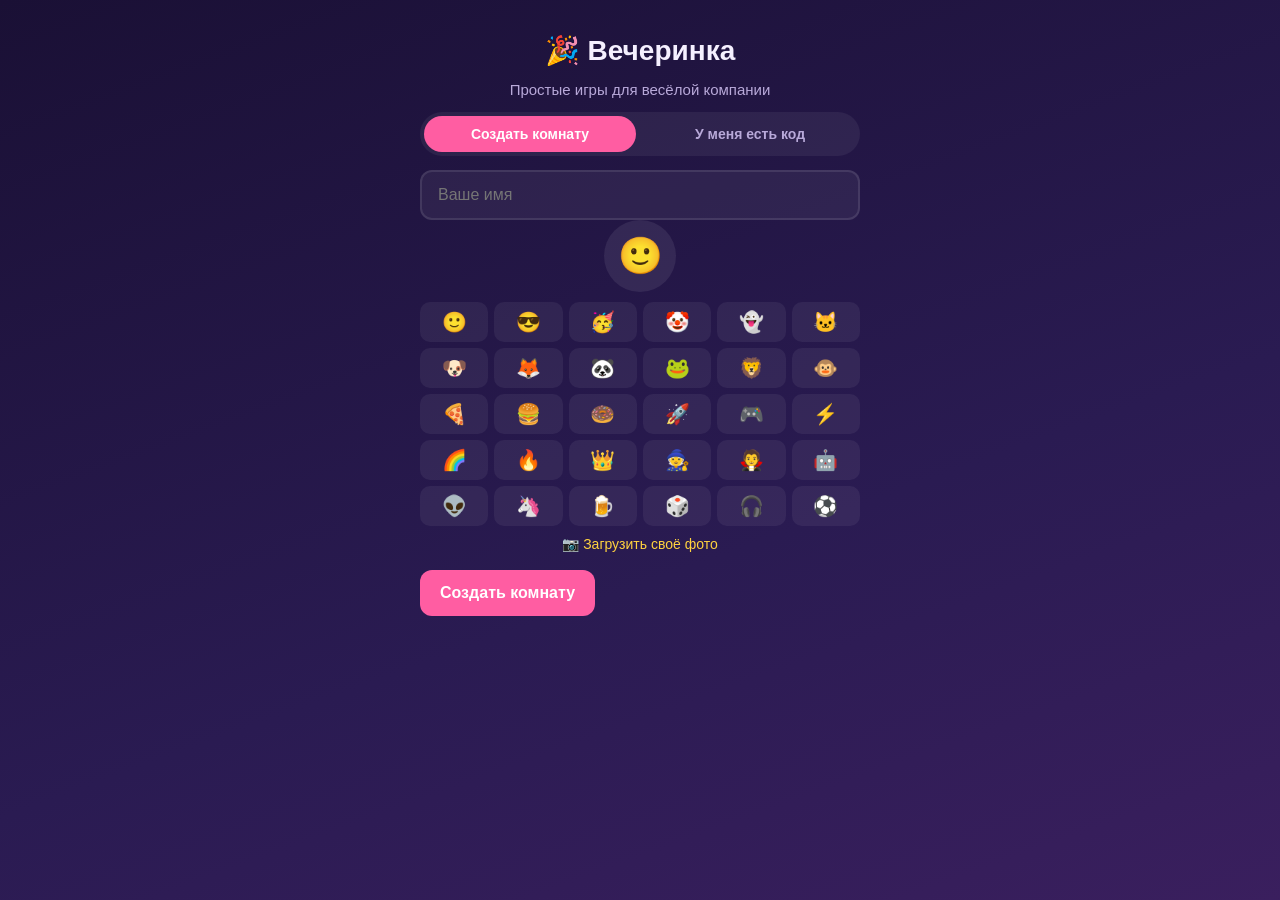
==== index.html @ 6126f50a "Initial commit: Vecherinka party game MVP Flask + SQLite backend with vanilla JS frontend implementi" ====
<!DOCTYPE html>
<html lang="ru">
<head>
<meta charset="UTF-8" />
<meta name="viewport" content="width=device-width, initial-scale=1.0, maximum-scale=1.0" />
<title>Вечеринка — игры для компании</title>
<link rel="stylesheet" href="/styles.css" />
</head>
<body>
  <div id="app"></div>
  <script type="module" src="/src/main.js"></script>
</body>
</html>
---- styles.css ----
:root {
  --bg: #1a1035;
  --bg-card: #2a1b52;
  --primary: #ff5da2;
  --primary-dark: #d94489;
  --accent: #ffd23f;
  --text: #f5f0ff;
  --text-dim: #b8a9d9;
  --radius: 16px;
}

* {
  box-sizing: border-box;
}

body {
  margin: 0;
  font-family: -apple-system, BlinkMacSystemFont, "Segoe UI", Roboto, sans-serif;
  background: linear-gradient(160deg, #1a1035, #2a1b52 60%, #3a1f5e);
  color: var(--text);
  min-height: 100vh;
}

#app {
  min-height: 100vh;
  display: flex;
  justify-content: center;
}

.room-page {
  width: 100%;
  max-width: 480px;
  display: flex;
  flex-direction: column;
  align-items: center;
}

.display-page {
  max-width: 1100px;
}

.display-header {
  width: 100%;
  display: flex;
  flex-direction: column;
  align-items: center;
  gap: 10px;
  padding: 16px 20px 0;
}

.display-header-title {
  font-size: 20px;
  font-weight: 800;
  letter-spacing: 2px;
  color: var(--accent);
}

.display-leaderboard {
  display: flex;
  flex-wrap: wrap;
  justify-content: center;
  gap: 8px;
  width: 100%;
}

.display-score-chip {
  display: flex;
  align-items: center;
  gap: 6px;
  background: rgba(255, 255, 255, 0.07);
  padding: 6px 12px;
  border-radius: 999px;
  font-size: 14px;
}

.display-score-top {
  background: rgba(255, 210, 63, 0.16);
  border: 1px solid var(--accent);
}

.display-rank {
  font-weight: 700;
  color: var(--accent);
  min-width: 16px;
  text-align: center;
}

.display-points {
  font-weight: 700;
  color: var(--accent);
}

.me-badge {
  display: flex;
  align-items: center;
  gap: 6px;
  background: rgba(255, 255, 255, 0.08);
  padding: 6px 14px;
  border-radius: 999px;
  font-size: 13px;
  font-weight: 600;
  margin-top: 14px;
}

.screen {
  width: 100%;
  max-width: 480px;
  padding: 24px 20px 60px;
  display: flex;
  flex-direction: column;
  align-items: stretch;
  gap: 14px;
}

.center-screen {
  align-items: center;
  justify-content: center;
  text-align: center;
  min-height: 80vh;
}

.logo {
  text-align: center;
  font-size: 28px;
  margin: 10px 0 0;
}

.tagline {
  text-align: center;
  color: var(--text-dim);
  margin: 0;
  font-size: 15px;
}

.tabs {
  display: flex;
  gap: 8px;
  background: rgba(255, 255, 255, 0.06);
  padding: 4px;
  border-radius: 999px;
}

.tab {
  flex: 1;
  border: none;
  background: transparent;
  color: var(--text-dim);
  padding: 10px;
  border-radius: 999px;
  font-size: 14px;
  font-weight: 600;
  cursor: pointer;
}

.tab.active {
  background: var(--primary);
  color: white;
}

.text-input,
.answer-input {
  width: 100%;
  padding: 14px 16px;
  border-radius: 12px;
  border: 2px solid rgba(255, 255, 255, 0.1);
  background: rgba(255, 255, 255, 0.06);
  color: var(--text);
  font-size: 16px;
}

.text-input:focus,
.answer-input:focus {
  outline: none;
  border-color: var(--primary);
}

.code-input {
  text-align: center;
  letter-spacing: 4px;
  font-weight: 700;
  text-transform: uppercase;
}

.answer-input {
  min-height: 100px;
  resize: vertical;
  font-family: inherit;
}

.btn {
  padding: 14px 20px;
  border-radius: 12px;
  border: none;
  background: rgba(255, 255, 255, 0.08);
  color: var(--text);
  font-size: 16px;
  font-weight: 600;
  cursor: pointer;
  text-align: center;
  text-decoration: none;
  display: block;
}

.btn:disabled {
  opacity: 0.5;
  cursor: default;
}

.btn-primary {
  background: var(--primary);
  color: white;
}

.btn-primary:active:not(:disabled) {
  background: var(--primary-dark);
}

.error-msg {
  color: #ff8a8a;
  font-size: 14px;
  text-align: center;
  min-height: 18px;
}

.avatar-picker {
  display: flex;
  flex-direction: column;
  align-items: center;
  gap: 10px;
}

.avatar-preview {
  width: 72px;
  height: 72px;
  border-radius: 50%;
  background: rgba(255, 255, 255, 0.08);
  display: flex;
  align-items: center;
  justify-content: center;
  font-size: 36px;
  overflow: hidden;
}

.avatar-preview img {
  width: 100%;
  height: 100%;
  object-fit: cover;
}

.emoji-grid {
  display: grid;
  grid-template-columns: repeat(6, 1fr);
  gap: 6px;
  width: 100%;
}

.emoji-btn {
  border: none;
  background: rgba(255, 255, 255, 0.06);
  border-radius: 10px;
  font-size: 20px;
  padding: 8px 0;
  cursor: pointer;
}

.emoji-btn:active {
  background: var(--primary);
}

.emoji-taken {
  opacity: 0.25;
  cursor: not-allowed;
  filter: grayscale(1);
}

.upload-label {
  color: var(--accent);
  font-size: 14px;
  cursor: pointer;
  text-align: center;
}

.link-btn {
  background: none;
  border: none;
  color: var(--text-dim);
  font-size: 13px;
  text-decoration: underline;
  cursor: pointer;
  padding: 8px;
  margin: 0 auto;
}

.player-list {
  display: flex;
  flex-wrap: wrap;
  gap: 8px;
  justify-content: center;
}

.player-chip {
  display: flex;
  align-items: center;
  gap: 6px;
  background: rgba(255, 255, 255, 0.07);
  padding: 8px 12px;
  border-radius: 999px;
  font-size: 14px;
}

.avatar-emoji {
  font-size: 18px;
}

.avatar-img {
  width: 22px;
  height: 22px;
  border-radius: 50%;
  object-fit: cover;
}

.host-badge {
  background: var(--accent);
  color: #3a1f5e;
  font-size: 10px;
  font-weight: 700;
  padding: 2px 6px;
  border-radius: 999px;
}

.player-progress-list {
  display: flex;
  flex-direction: column;
  gap: 8px;
}

.player-progress-row {
  display: flex;
  align-items: center;
  gap: 10px;
  background: rgba(255, 255, 255, 0.06);
  padding: 10px 14px;
  border-radius: 10px;
  font-size: 15px;
}

.player-progress-row .progress-count {
  margin-left: auto;
  font-weight: 700;
  color: var(--accent);
}

.player-progress-done {
  opacity: 0.6;
}

.player-progress-done .progress-count {
  color: #7ee787;
}

.qr-code {
  align-self: center;
  border-radius: 12px;
  background: white;
  padding: 8px;
}

.players-count {
  text-align: center;
  color: var(--text-dim);
  font-size: 14px;
  margin: 0;
}

.round-label {
  text-align: center;
  color: var(--text-dim);
  font-size: 13px;
  margin: 0;
  text-transform: uppercase;
  letter-spacing: 1px;
}

.prompt-text {
  text-align: center;
  font-size: 22px;
  line-height: 1.4;
  background: var(--bg-card);
  padding: 24px;
  border-radius: var(--radius);
  margin: 0;
}

.big-progress {
  text-align: center;
  font-size: 48px;
  font-weight: 800;
  color: var(--accent);
}

.spinner {
  align-self: center;
  width: 30px;
  height: 30px;
  border: 3px solid rgba(255, 255, 255, 0.15);
  border-top-color: var(--primary);
  border-radius: 50%;
  animation: spin 0.8s linear infinite;
}

@keyframes spin {
  to {
    transform: rotate(360deg);
  }
}

.options-list {
  display: flex;
  flex-direction: column;
  gap: 10px;
}

.option-card {
  background: var(--bg-card);
  border: none;
  border-radius: 12px;
  padding: 16px;
  font-size: 16px;
  color: var(--text);
  text-align: left;
}

.option-btn {
  cursor: pointer;
}

.option-btn:active:not(:disabled) {
  background: var(--primary);
}

.option-btn:disabled {
  opacity: 0.6;
}

.option-with-count {
  display: flex;
  align-items: center;
  justify-content: space-between;
  gap: 12px;
}

.vote-count {
  flex-shrink: 0;
  font-weight: 700;
  color: var(--accent);
  font-size: 14px;
}

.score-list {
  display: flex;
  flex-direction: column;
  gap: 8px;
}

.score-row {
  display: flex;
  align-items: center;
  gap: 10px;
  background: rgba(255, 255, 255, 0.06);
  padding: 10px 14px;
  border-radius: 10px;
  font-size: 15px;
}

.score-row .rank {
  font-weight: 700;
  color: var(--accent);
  min-width: 20px;
  font-size: 15px;
}

.score-row-top {
  border: 2px solid transparent;
  font-size: 16px;
}

.score-row-top .rank {
  font-size: 22px;
}

.score-row.rank-1 {
  background: rgba(255, 210, 63, 0.18);
  border-color: var(--accent);
}

.score-row.rank-2 {
  background: rgba(200, 210, 230, 0.14);
  border-color: #c8d2e6;
}

.score-row.rank-3 {
  background: rgba(205, 127, 50, 0.16);
  border-color: #cd7f32;
}

.score-row span:last-child {
  margin-left: auto;
}

.score-points {
  font-weight: 700;
  color: var(--accent);
}

.winner-banner {
  display: flex;
  align-items: center;
  justify-content: center;
  gap: 10px;
  font-size: 20px;
  background: var(--bg-card);
  padding: 16px;
  border-radius: var(--radius);
}

.winner-banner .avatar-emoji {
  font-size: 32px;
}

.display-mode .prompt-text {
  font-size: 28px;
}

.display-only .option-card {
  cursor: default;
}

h2, h3 {
  text-align: center;
}
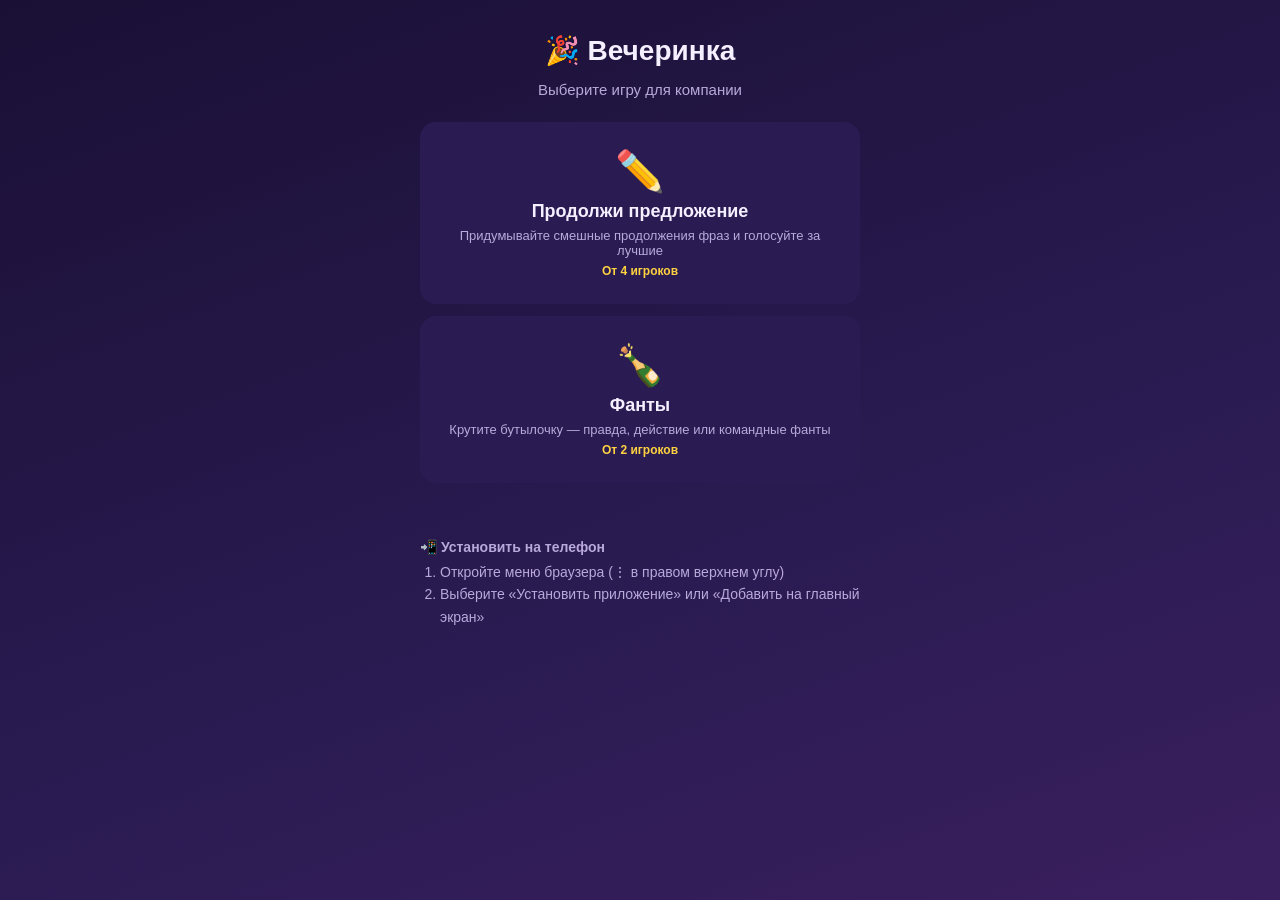
==== commit d859237d: "Add fullscreen photo lightbox + share, and PWA install support - Fanty summary photos now open in a " ====
--- a/index.html
+++ b/index.html
@@ -4,6 +4,12 @@
 <meta charset="UTF-8" />
 <meta name="viewport" content="width=device-width, initial-scale=1.0, maximum-scale=1.0" />
 <title>Вечеринка — игры для компании</title>
+<link rel="manifest" href="/manifest.json" />
+<meta name="theme-color" content="#1a1035" />
+<meta name="apple-mobile-web-app-capable" content="yes" />
+<meta name="apple-mobile-web-app-status-bar-style" content="black-translucent" />
+<meta name="apple-mobile-web-app-title" content="Вечеринка" />
+<link rel="apple-touch-icon" href="/icons/apple-touch-icon.png" />
 <link rel="stylesheet" href="/styles.css" />
 </head>
 <body>
--- a/styles.css
+++ b/styles.css
@@ -132,6 +132,90 @@
   font-size: 15px;
 }
 
+.account-corner {
+  position: fixed;
+  top: 14px;
+  right: 14px;
+  z-index: 20;
+  display: flex;
+  align-items: center;
+  gap: 8px;
+}
+
+.account-email {
+  font-size: 12px;
+  color: var(--text-dim);
+  max-width: 140px;
+  overflow: hidden;
+  text-overflow: ellipsis;
+  white-space: nowrap;
+}
+
+.account-btn {
+  background: rgba(255, 255, 255, 0.08);
+  border: 1px solid rgba(255, 255, 255, 0.15);
+  color: var(--text);
+  border-radius: 999px;
+  padding: 6px 14px;
+  font-size: 13px;
+  font-weight: 600;
+  cursor: pointer;
+}
+
+.account-btn:active:not(:disabled) {
+  background: var(--primary);
+  border-color: var(--primary);
+}
+
+.account-btn:disabled {
+  opacity: 0.5;
+}
+
+.game-cards {
+  display: flex;
+  flex-direction: column;
+  gap: 12px;
+  margin: 10px 0;
+}
+
+.game-card {
+  display: flex;
+  flex-direction: column;
+  align-items: center;
+  gap: 6px;
+  background: var(--bg-card);
+  border: 2px solid transparent;
+  border-radius: var(--radius);
+  padding: 24px 20px;
+  cursor: pointer;
+  text-align: center;
+  color: var(--text);
+}
+
+.game-card:active {
+  border-color: var(--primary);
+}
+
+.game-card-emoji {
+  font-size: 40px;
+}
+
+.game-card-title {
+  font-size: 18px;
+  font-weight: 700;
+}
+
+.game-card-desc {
+  font-size: 13px;
+  color: var(--text-dim);
+}
+
+.game-card-players {
+  font-size: 12px;
+  color: var(--accent);
+  font-weight: 600;
+}
+
 .tabs {
   display: flex;
   gap: 8px;
@@ -155,6 +239,80 @@
 .tab.active {
   background: var(--primary);
   color: white;
+}
+
+label {
+  display: block;
+  font-size: 13px;
+  font-weight: 600;
+  color: var(--text-dim);
+  margin: 4px 0 -6px;
+}
+
+.radio-group,
+.checkbox-group {
+  display: flex;
+  flex-direction: column;
+  gap: 8px;
+  background: rgba(255, 255, 255, 0.06);
+  border-radius: 12px;
+  padding: 10px 14px;
+}
+
+.radio-option,
+.checkbox-option {
+  display: flex;
+  align-items: center;
+  gap: 8px;
+  font-size: 14px;
+  font-weight: 400;
+  color: var(--text);
+  cursor: pointer;
+}
+
+.radio-option input,
+.checkbox-option input {
+  accent-color: var(--primary);
+  width: 18px;
+  height: 18px;
+}
+
+.option-row {
+  display: flex;
+  flex-direction: column;
+  gap: 6px;
+}
+
+.option-row-main {
+  display: flex;
+  align-items: center;
+  justify-content: space-between;
+  gap: 8px;
+}
+
+.option-row-main .radio-option,
+.option-row-main .checkbox-option {
+  flex: 1;
+}
+
+.hint-toggle {
+  flex-shrink: 0;
+  background: none;
+  border: none;
+  color: var(--text-dim);
+  font-size: 15px;
+  line-height: 1;
+  cursor: pointer;
+  padding: 4px 6px;
+}
+
+.hint-text {
+  font-size: 12px;
+  line-height: 1.4;
+  color: var(--text-dim);
+  background: rgba(255, 255, 255, 0.05);
+  border-radius: 8px;
+  padding: 8px 10px;
 }
 
 .text-input,
@@ -181,6 +339,28 @@
   text-transform: uppercase;
 }
 
+.password-field {
+  position: relative;
+}
+
+.password-field .text-input {
+  padding-right: 46px;
+}
+
+.password-toggle {
+  position: absolute;
+  top: 50%;
+  right: 6px;
+  transform: translateY(-50%);
+  background: none;
+  border: none;
+  font-size: 17px;
+  line-height: 1;
+  padding: 8px;
+  cursor: pointer;
+  color: var(--text-dim);
+}
+
 .answer-input {
   min-height: 100px;
   resize: vertical;
@@ -215,8 +395,35 @@
   background: var(--primary-dark);
 }
 
+.btn.danger {
+  background: rgba(255, 138, 138, 0.12);
+  color: #ff8a8a;
+  border: 1px solid #ff8a8a;
+}
+
+.btn.danger:active:not(:disabled) {
+  background: #ff8a8a;
+  color: #1a1035;
+}
+
+.row-actions {
+  display: flex;
+  gap: 10px;
+}
+
+.row-actions .btn {
+  flex: 1;
+}
+
 .error-msg {
   color: #ff8a8a;
+  font-size: 14px;
+  text-align: center;
+  min-height: 18px;
+}
+
+.success-msg {
+  color: #7ee787;
   font-size: 14px;
   text-align: center;
   min-height: 18px;
@@ -396,6 +603,34 @@
   font-size: 48px;
   font-weight: 800;
   color: var(--accent);
+}
+
+.big-timer {
+  text-align: center;
+  font-size: 56px;
+  font-weight: 800;
+  font-variant-numeric: tabular-nums;
+  color: var(--accent);
+}
+
+.big-timer-stop {
+  color: var(--primary);
+  animation: stopPulse 0.6s ease-in-out infinite;
+}
+
+@keyframes stopPulse {
+  0%, 100% {
+    transform: scale(1);
+  }
+  50% {
+    transform: scale(1.08);
+  }
+}
+
+@media (prefers-reduced-motion: reduce) {
+  .big-timer-stop {
+    animation: none;
+  }
 }
 
 .spinner {
@@ -538,3 +773,214 @@
 h2, h3 {
   text-align: center;
 }
+
+/* Фанты */
+
+.bottle-circle {
+  position: relative;
+  width: 100%;
+  max-width: 340px;
+  aspect-ratio: 1 / 1;
+  margin: 10px auto;
+}
+
+.circle-seat {
+  position: absolute;
+  transform: translate(-50%, -50%);
+  display: flex;
+  flex-direction: column;
+  align-items: center;
+  gap: 4px;
+  font-size: 12px;
+  text-align: center;
+  max-width: 70px;
+}
+
+.seat-avatar {
+  width: 46px;
+  height: 46px;
+  border-radius: 50%;
+  display: flex;
+  align-items: center;
+  justify-content: center;
+  background: rgba(255, 255, 255, 0.06);
+  flex-shrink: 0;
+}
+
+.seat-avatar .avatar-emoji {
+  font-size: 24px;
+  line-height: 1;
+}
+
+.seat-avatar .avatar-img {
+  width: 100%;
+  height: 100%;
+  border-radius: 50%;
+  object-fit: cover;
+}
+
+.circle-seat-picked .seat-avatar {
+  box-shadow: 0 0 0 3px var(--accent), 0 0 18px 5px rgba(255, 210, 63, 0.45);
+  animation: pickedGlow 1.8s ease-in-out infinite;
+}
+
+.circle-seat-partner .seat-avatar {
+  box-shadow: 0 0 0 3px var(--primary), 0 0 18px 5px rgba(255, 93, 162, 0.45);
+  animation: partnerGlow 1.8s ease-in-out infinite;
+}
+
+@keyframes pickedGlow {
+  0%, 100% { box-shadow: 0 0 0 3px var(--accent), 0 0 18px 5px rgba(255, 210, 63, 0.45); }
+  50% { box-shadow: 0 0 0 3px var(--accent), 0 0 30px 10px rgba(255, 210, 63, 0.75); }
+}
+
+@keyframes partnerGlow {
+  0%, 100% { box-shadow: 0 0 0 3px var(--primary), 0 0 18px 5px rgba(255, 93, 162, 0.45); }
+  50% { box-shadow: 0 0 0 3px var(--primary), 0 0 30px 10px rgba(255, 93, 162, 0.75); }
+}
+
+@media (prefers-reduced-motion: reduce) {
+  .circle-seat-picked .seat-avatar,
+  .circle-seat-partner .seat-avatar {
+    animation: none;
+  }
+}
+
+.bottle {
+  position: absolute;
+  left: 50%;
+  top: 50%;
+  transform: translate(-50%, -50%);
+  transform-origin: center;
+}
+
+.bottle-img {
+  display: block;
+  height: 132px;
+  width: auto;
+  filter: drop-shadow(0 4px 10px rgba(0, 0, 0, 0.45));
+  pointer-events: none;
+  user-select: none;
+}
+
+.fanty-panel {
+  display: flex;
+  flex-direction: column;
+  gap: 12px;
+  align-items: stretch;
+}
+
+.card-inline {
+  background: var(--bg-card);
+  border-radius: var(--radius);
+  padding: 16px;
+  display: flex;
+  flex-direction: column;
+  gap: 10px;
+  align-items: stretch;
+}
+
+.fanty-summary-card {
+  background: var(--bg-card);
+  border-radius: var(--radius);
+  padding: 16px;
+  margin-bottom: 12px;
+}
+
+.photo-row {
+  display: flex;
+  flex-wrap: wrap;
+  gap: 8px;
+  margin-top: 10px;
+}
+
+.summary-photo {
+  width: 80px;
+  height: 80px;
+  object-fit: cover;
+  border-radius: 8px;
+  cursor: pointer;
+}
+
+.lightbox-overlay {
+  position: fixed;
+  inset: 0;
+  background: rgba(10, 5, 25, 0.92);
+  display: flex;
+  align-items: center;
+  justify-content: center;
+  z-index: 1000;
+  padding: 24px;
+}
+
+.lightbox-img {
+  max-width: 100%;
+  max-height: 100%;
+  object-fit: contain;
+  border-radius: 12px;
+  box-shadow: 0 10px 40px rgba(0, 0, 0, 0.5);
+}
+
+.lightbox-close {
+  position: fixed;
+  top: 16px;
+  right: 16px;
+  width: 44px;
+  height: 44px;
+  border-radius: 50%;
+  border: none;
+  background: rgba(255, 255, 255, 0.15);
+  color: var(--text);
+  font-size: 20px;
+  line-height: 1;
+  cursor: pointer;
+}
+
+.lightbox-share {
+  position: fixed;
+  bottom: 28px;
+  left: 50%;
+  transform: translateX(-50%);
+  background: var(--primary);
+  color: #fff;
+  border: none;
+  border-radius: 999px;
+  padding: 12px 24px;
+  font-size: 15px;
+  font-weight: 600;
+  cursor: pointer;
+  white-space: nowrap;
+}
+
+.pwa-section {
+  width: 100%;
+  margin-top: 18px;
+  text-align: left;
+}
+
+.hint {
+  color: var(--text-dim);
+  font-size: 14px;
+  font-weight: 600;
+}
+
+.pwa-steps {
+  margin: 0;
+  padding-left: 20px;
+  color: var(--text-dim);
+  font-size: 14px;
+  line-height: 1.6;
+}
+
+.pwa-icon {
+  display: inline-block;
+}
+
+.badge {
+  display: inline-block;
+  background: rgba(255, 255, 255, 0.08);
+  color: var(--text-dim);
+  border-radius: 999px;
+  padding: 8px 16px;
+  font-size: 14px;
+}
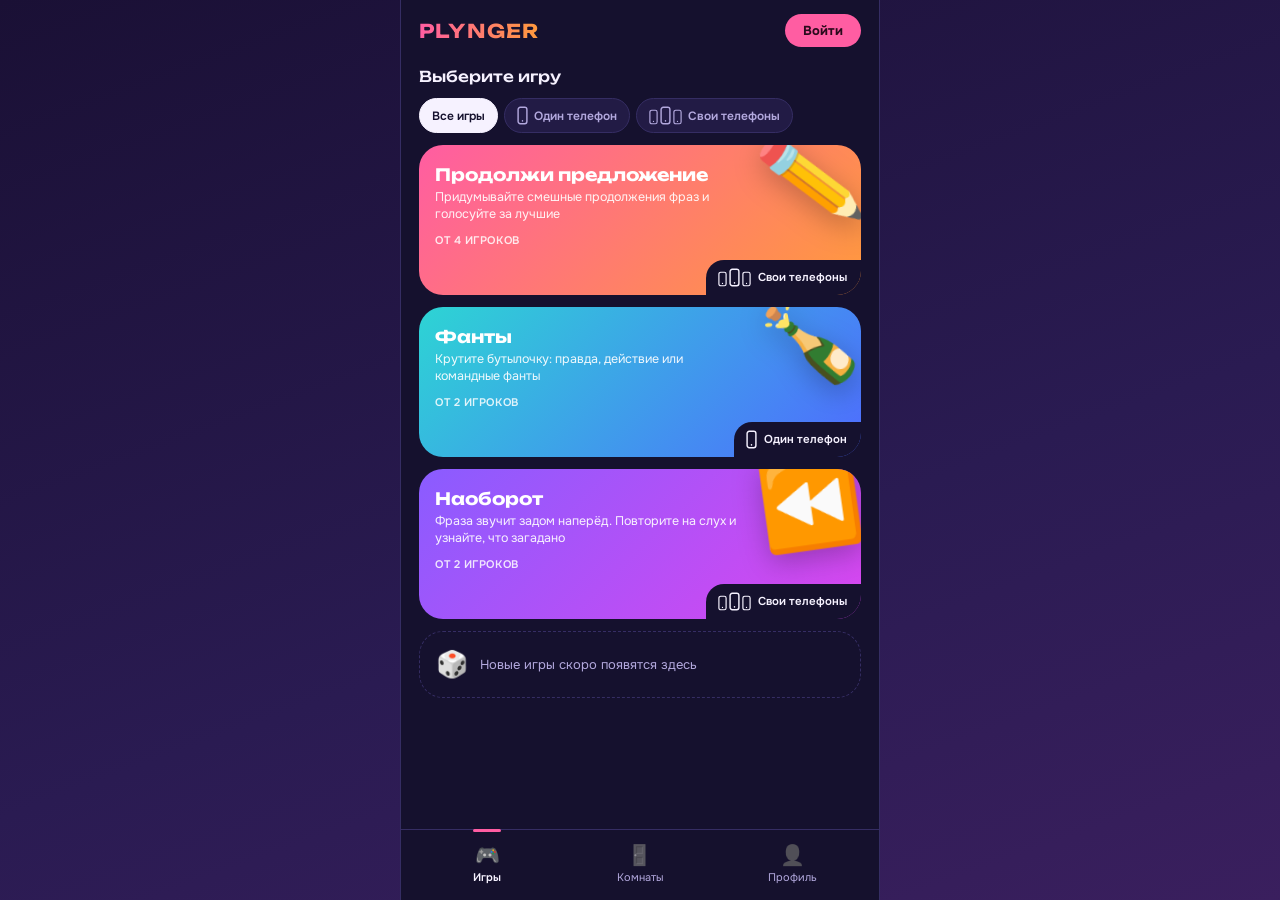
==== commit 06a124da: "PLYNGER: new home, game setup wizard, in-game restyle, seats and avatars - Renamed the service to PL" ====
--- a/index.html
+++ b/index.html
@@ -3,13 +3,18 @@
 <head>
 <meta charset="UTF-8" />
 <meta name="viewport" content="width=device-width, initial-scale=1.0, maximum-scale=1.0" />
-<title>Вечеринка — игры для компании</title>
+<title>PLYNGER — игры для компании</title>
 <link rel="manifest" href="/manifest.json" />
 <meta name="theme-color" content="#1a1035" />
 <meta name="apple-mobile-web-app-capable" content="yes" />
 <meta name="apple-mobile-web-app-status-bar-style" content="black-translucent" />
-<meta name="apple-mobile-web-app-title" content="Вечеринка" />
+<meta name="apple-mobile-web-app-title" content="PLYNGER" />
 <link rel="apple-touch-icon" href="/icons/apple-touch-icon.png" />
+<link rel="preconnect" href="https://fonts.googleapis.com" />
+<link rel="preconnect" href="https://fonts.gstatic.com" crossorigin />
+<!-- Fonts load without blocking the page: if the font host is slow or
+     unreachable the system fonts in styles.css are used instead. -->
+<link rel="stylesheet" href="https://fonts.googleapis.com/css2?family=Onest:wght@400;500;600;700&family=Unbounded:wght@500;700&display=swap" media="print" onload="this.media='all'" />
 <link rel="stylesheet" href="/styles.css" />
 </head>
 <body>
--- a/styles.css
+++ b/styles.css
@@ -7,6 +7,8 @@
   --text: #f5f0ff;
   --text-dim: #b8a9d9;
   --radius: 16px;
+  --font-body: "Onest", -apple-system, BlinkMacSystemFont, "Segoe UI", Roboto, sans-serif;
+  --font-display: "Unbounded", "Onest", -apple-system, BlinkMacSystemFont, "Segoe UI", Roboto, sans-serif;
 }
 
 * {
@@ -15,7 +17,7 @@
 
 body {
   margin: 0;
-  font-family: -apple-system, BlinkMacSystemFont, "Segoe UI", Roboto, sans-serif;
+  font-family: var(--font-body);
   background: linear-gradient(160deg, #1a1035, #2a1b52 60%, #3a1f5e);
   color: var(--text);
   min-height: 100vh;
@@ -37,6 +39,43 @@
 
 .display-page {
   max-width: 1100px;
+}
+
+.seat-avatar-clickable {
+  cursor: pointer;
+}
+
+.seat-avatar-clickable:hover {
+  box-shadow: 0 0 0 2px var(--text-dim);
+}
+
+.name-tooltip {
+  position: absolute;
+  bottom: 100%;
+  left: 50%;
+  transform: translate(-50%, -10px);
+  z-index: 30;
+  background: #1c1c1e;
+  color: #fff;
+  font-size: 13px;
+  font-weight: 600;
+  line-height: 1.35;
+  text-align: center;
+  white-space: nowrap;
+  padding: 8px 14px;
+  border-radius: 14px;
+  box-shadow: 0 6px 18px rgba(0, 0, 0, 0.45);
+  pointer-events: none;
+}
+
+.name-tooltip::after {
+  content: "";
+  position: absolute;
+  top: 100%;
+  left: 50%;
+  transform: translateX(-50%);
+  border: 6px solid transparent;
+  border-top-color: #1c1c1e;
 }
 
 .display-header {
@@ -169,6 +208,42 @@
 
 .account-btn:disabled {
   opacity: 0.5;
+}
+
+.return-sessions {
+  display: flex;
+  flex-direction: column;
+  gap: 8px;
+  margin: 14px 0;
+}
+
+.return-session-card {
+  display: flex;
+  align-items: center;
+  gap: 12px;
+  background: var(--bg-card);
+  border: 2px solid var(--primary);
+  border-radius: var(--radius);
+  padding: 14px 18px;
+  cursor: pointer;
+  text-align: left;
+  color: var(--text);
+  font-family: inherit;
+}
+
+.return-session-emoji {
+  font-size: 24px;
+  flex: 0 0 auto;
+}
+
+.return-session-title {
+  font-size: 15px;
+  font-weight: 700;
+}
+
+.return-session-sub {
+  font-size: 12px;
+  color: var(--text-dim);
 }
 
 .game-cards {
@@ -422,6 +497,22 @@
   min-height: 18px;
 }
 
+.guest-warning {
+  background: rgba(255, 210, 63, 0.1);
+  border: 1px solid rgba(255, 210, 63, 0.35);
+  border-radius: var(--radius);
+  padding: 12px 14px;
+  font-size: 13px;
+  line-height: 1.4;
+  color: var(--text);
+  margin: 10px 0;
+}
+
+.guest-warning a {
+  color: var(--accent);
+  font-weight: 600;
+}
+
 .success-msg {
   color: #7ee787;
   font-size: 14px;
@@ -481,10 +572,48 @@
 }
 
 .upload-label {
+  display: inline-flex;
+  align-items: center;
+  justify-content: center;
+  padding: 14px 20px;
+  border-radius: 12px;
+  background: rgba(255, 255, 255, 0.08);
+  border: 1px dashed var(--accent);
   color: var(--accent);
-  font-size: 14px;
+  font-size: 15px;
+  font-weight: 600;
   cursor: pointer;
   text-align: center;
+}
+
+.upload-label:active {
+  background: rgba(255, 255, 255, 0.15);
+}
+
+.upload-label.disabled {
+  opacity: 0.5;
+  cursor: default;
+  pointer-events: none;
+}
+
+.upload-label.uploading {
+  opacity: 0.85;
+  animation: upload-pulse 1.1s ease-in-out infinite;
+}
+
+@media (prefers-reduced-motion: reduce) {
+  .upload-label.uploading {
+    animation: none;
+  }
+}
+
+@keyframes upload-pulse {
+  0%, 100% {
+    opacity: 0.6;
+  }
+  50% {
+    opacity: 1;
+  }
 }
 
 .link-btn {
@@ -498,6 +627,10 @@
   margin: 0 auto;
 }
 
+.link-btn.danger-text {
+  color: #ff8a8a;
+}
+
 .player-list {
   display: flex;
   flex-wrap: wrap;
@@ -515,6 +648,12 @@
   font-size: 14px;
 }
 
+.player-chip .link-btn {
+  padding: 0;
+  margin: 0;
+  font-size: 12px;
+}
+
 .avatar-emoji {
   font-size: 18px;
 }
@@ -524,6 +663,15 @@
   height: 22px;
   border-radius: 50%;
   object-fit: cover;
+  /* Same mobile WebKit remedy as the bottle (see .bottle): a rounded,
+     object-fit image sitting inside a container whose siblings keep
+     getting their style updated (the bottle's rotation, every poll tick)
+     can get swept into a repaint on some mobile GPUs even though nothing
+     about the image itself changed. Giving it its own stable compositing
+     layer stops that. */
+  will-change: transform;
+  backface-visibility: hidden;
+  -webkit-backface-visibility: hidden;
 }
 
 .host-badge {
@@ -586,6 +734,41 @@
   margin: 0;
   text-transform: uppercase;
   letter-spacing: 1px;
+}
+
+.fire-btn {
+  margin: 4px 0 10px;
+  background: rgba(255, 140, 0, 0.12);
+  border: 2px solid rgba(255, 140, 0, 0.4);
+  color: #ffb066;
+  transition: transform 0.15s ease, background 0.15s ease, border-color 0.15s ease;
+  animation: fire-btn-pulse 1.6s ease-in-out infinite;
+}
+
+.fire-btn:active {
+  transform: scale(0.96);
+}
+
+.fire-btn-liked {
+  background: rgba(255, 140, 0, 0.9);
+  border-color: rgba(255, 140, 0, 0.9);
+  color: #2a1400;
+  animation: none;
+}
+
+@keyframes fire-btn-pulse {
+  0%, 100% {
+    box-shadow: 0 0 0 0 rgba(255, 140, 0, 0.35);
+  }
+  50% {
+    box-shadow: 0 0 0 8px rgba(255, 140, 0, 0);
+  }
+}
+
+@media (prefers-reduced-motion: reduce) {
+  .fire-btn {
+    animation: none;
+  }
 }
 
 .prompt-text {
@@ -777,6 +960,7 @@
 /* Фанты */
 
 .bottle-circle {
+  --seat-scale: 1;
   position: relative;
   width: 100%;
   max-width: 340px;
@@ -791,14 +975,14 @@
   flex-direction: column;
   align-items: center;
   gap: 4px;
-  font-size: 12px;
+  font-size: calc(12px * var(--seat-scale));
   text-align: center;
-  max-width: 70px;
+  max-width: calc(70px * var(--seat-scale));
 }
 
 .seat-avatar {
-  width: 46px;
-  height: 46px;
+  width: calc(46px * var(--seat-scale));
+  height: calc(46px * var(--seat-scale));
   border-radius: 50%;
   display: flex;
   align-items: center;
@@ -808,7 +992,7 @@
 }
 
 .seat-avatar .avatar-emoji {
-  font-size: 24px;
+  font-size: calc(24px * var(--seat-scale));
   line-height: 1;
 }
 
@@ -852,6 +1036,13 @@
   top: 50%;
   transform: translate(-50%, -50%);
   transform-origin: center;
+  /* Keeps the compositing layer stable instead of promoting/demoting it on
+     demand — combined with the drop-shadow filter below, on-demand layer
+     changes on mobile WebKit can show up as a faint rectangular seam at
+     first paint or a brief flicker whenever the layer gets recomposited. */
+  will-change: transform;
+  backface-visibility: hidden;
+  -webkit-backface-visibility: hidden;
 }
 
 .bottle-img {
@@ -902,6 +1093,78 @@
   cursor: pointer;
 }
 
+.photo-preview-item {
+  position: relative;
+  display: inline-block;
+  line-height: 0;
+}
+
+.photo-thumb-wrap {
+  position: relative;
+  width: 80px;
+  height: 80px;
+  border-radius: 8px;
+  background: rgba(255, 255, 255, 0.05);
+  overflow: hidden;
+}
+
+.photo-thumb-wrap img {
+  opacity: 0;
+  transition: opacity 0.2s ease;
+}
+
+.photo-thumb-wrap.loaded img {
+  opacity: 1;
+}
+
+.photo-thumb-wrap.loaded .photo-thumb-spinner {
+  opacity: 0;
+}
+
+.photo-thumb-spinner {
+  position: absolute;
+  inset: 0;
+  margin: auto;
+  width: 22px;
+  height: 22px;
+  border-radius: 50%;
+  border: 2px solid rgba(255, 255, 255, 0.2);
+  border-top-color: var(--accent);
+  animation: photo-thumb-spin 0.8s linear infinite;
+  transition: opacity 0.2s ease;
+}
+
+@keyframes photo-thumb-spin {
+  to {
+    transform: rotate(360deg);
+  }
+}
+
+@media (prefers-reduced-motion: reduce) {
+  .photo-thumb-spinner {
+    animation: none;
+  }
+}
+
+.photo-remove-btn {
+  position: absolute;
+  top: -6px;
+  right: -6px;
+  width: 22px;
+  height: 22px;
+  border-radius: 50%;
+  border: 2px solid var(--bg);
+  background: var(--primary);
+  color: #fff;
+  font-size: 12px;
+  line-height: 1;
+  cursor: pointer;
+  display: flex;
+  align-items: center;
+  justify-content: center;
+  padding: 0;
+}
+
 .lightbox-overlay {
   position: fixed;
   inset: 0;
@@ -919,6 +1182,36 @@
   object-fit: contain;
   border-radius: 12px;
   box-shadow: 0 10px 40px rgba(0, 0, 0, 0.5);
+  opacity: 0;
+  transition: opacity 0.2s ease;
+}
+
+.lightbox-img.loaded {
+  opacity: 1;
+}
+
+.lightbox-spinner {
+  position: fixed;
+  top: 50%;
+  left: 50%;
+  width: 36px;
+  height: 36px;
+  margin: -18px 0 0 -18px;
+  border-radius: 50%;
+  border: 3px solid rgba(255, 255, 255, 0.2);
+  border-top-color: var(--accent);
+  animation: photo-thumb-spin 0.8s linear infinite;
+  transition: opacity 0.15s ease;
+}
+
+.lightbox-spinner.hidden {
+  opacity: 0;
+}
+
+@media (prefers-reduced-motion: reduce) {
+  .lightbox-spinner {
+    animation: none;
+  }
 }
 
 .lightbox-close {
@@ -952,6 +1245,42 @@
   white-space: nowrap;
 }
 
+.lightbox-nav {
+  position: fixed;
+  top: 50%;
+  transform: translateY(-50%);
+  width: 48px;
+  height: 48px;
+  border-radius: 50%;
+  border: none;
+  background: rgba(255, 255, 255, 0.15);
+  color: var(--text);
+  font-size: 28px;
+  line-height: 1;
+  cursor: pointer;
+}
+
+.lightbox-prev {
+  left: 16px;
+}
+
+.lightbox-next {
+  right: 16px;
+}
+
+.lightbox-counter {
+  position: fixed;
+  top: 16px;
+  left: 50%;
+  transform: translateX(-50%);
+  background: rgba(255, 255, 255, 0.12);
+  color: var(--text-dim);
+  font-size: 13px;
+  font-weight: 600;
+  border-radius: 999px;
+  padding: 6px 14px;
+}
+
 .pwa-section {
   width: 100%;
   margin-top: 18px;
@@ -984,3 +1313,2230 @@
   padding: 8px 16px;
   font-size: 14px;
 }
+
+.my-submissions {
+  width: 100%;
+  margin-top: 28px;
+  padding-top: 20px;
+  border-top: 1px solid rgba(255, 255, 255, 0.08);
+}
+
+.section-heading {
+  font-size: 18px;
+  margin: 0 0 4px;
+}
+
+.submissions-list {
+  display: flex;
+  flex-direction: column;
+  gap: 10px;
+  margin-top: 12px;
+}
+
+.submission-row {
+  background: var(--bg-card);
+  border-radius: var(--radius);
+  padding: 14px 16px;
+}
+
+.submission-text {
+  margin: 0 0 6px;
+  font-size: 15px;
+}
+
+.submission-meta {
+  font-size: 13px;
+  color: var(--text-dim);
+}
+
+.submission-status-approved {
+  color: #6be37a;
+  font-weight: 600;
+}
+
+.submission-status-pending {
+  color: var(--accent);
+  font-weight: 600;
+}
+
+/* Наоборот */
+
+.recorder-panel {
+  gap: 12px;
+}
+
+.recorder-body {
+  display: flex;
+  flex-direction: column;
+  gap: 10px;
+  align-items: stretch;
+}
+
+.rec-status {
+  display: flex;
+  align-items: center;
+  gap: 8px;
+  font-weight: 600;
+}
+
+.rec-dot {
+  width: 12px;
+  height: 12px;
+  border-radius: 50%;
+  background: #ff5d5d;
+  animation: recPulse 1s ease-in-out infinite;
+}
+
+.rec-timer {
+  margin-left: auto;
+  font-variant-numeric: tabular-nums;
+  color: var(--text-dim);
+  font-weight: 600;
+}
+
+.rec-level {
+  height: 10px;
+  border-radius: 999px;
+  background: rgba(255, 255, 255, 0.1);
+  overflow: hidden;
+}
+
+.rec-level-fill {
+  height: 100%;
+  width: 0;
+  background: var(--accent);
+  transition: width 80ms linear;
+}
+
+@keyframes recPulse {
+  0%, 100% { opacity: 1; transform: scale(1); }
+  50% { opacity: 0.4; transform: scale(0.8); }
+}
+
+@media (prefers-reduced-motion: reduce) {
+  .rec-dot {
+    animation: none;
+  }
+}
+
+.btn.playing {
+  background: var(--accent);
+  color: #1a1035;
+}
+
+.phrase-card {
+  font-size: 26px;
+  font-weight: 700;
+}
+
+.guess-options {
+  display: flex;
+  flex-direction: column;
+  gap: 8px;
+}
+
+.guess-option {
+  padding: 14px 16px;
+  border-radius: 12px;
+  border: 2px solid transparent;
+  background: rgba(255, 255, 255, 0.08);
+  color: var(--text);
+  font-size: 16px;
+  font-weight: 600;
+  line-height: 1.35;
+  text-align: left;
+  cursor: pointer;
+}
+
+.guess-option:active:not(:disabled) {
+  background: rgba(255, 255, 255, 0.16);
+}
+
+.guess-option:disabled {
+  cursor: default;
+  opacity: 0.7;
+}
+
+.guess-option.selected {
+  border-color: var(--accent);
+  background: rgba(255, 210, 63, 0.15);
+  opacity: 1;
+}
+
+.guess-result {
+  padding: 12px 14px;
+  border-radius: 12px;
+  border: 2px solid transparent;
+  background: rgba(255, 255, 255, 0.06);
+  display: flex;
+  flex-direction: column;
+  gap: 8px;
+}
+
+.guess-result.correct {
+  border-color: #6fd48a;
+  background: rgba(111, 212, 138, 0.14);
+}
+
+.guess-result.wrong {
+  border-color: rgba(255, 138, 138, 0.6);
+}
+
+.guess-result-text {
+  font-size: 16px;
+  font-weight: 600;
+  line-height: 1.35;
+}
+
+.guess-result-chips {
+  display: flex;
+  flex-wrap: wrap;
+  gap: 6px;
+}
+
+.mini-chip {
+  display: inline-flex;
+  align-items: center;
+  gap: 4px;
+  background: rgba(255, 255, 255, 0.1);
+  padding: 3px 10px 3px 4px;
+  border-radius: 999px;
+  font-size: 13px;
+}
+
+.mini-chip .avatar-emoji {
+  font-size: 16px;
+}
+
+.mini-chip .avatar-img {
+  width: 20px;
+  height: 20px;
+  border-radius: 50%;
+  object-fit: cover;
+}
+
+.phrase-piece {
+  border-radius: 8px;
+  padding: 2px 4px;
+}
+
+.phrase-pause {
+  color: var(--accent);
+  font-weight: 700;
+  padding: 0 4px;
+}
+
+.phrase-piece.current {
+  opacity: 1;
+  background: rgba(255, 210, 63, 0.18);
+  box-shadow: 0 0 0 2px var(--accent);
+}
+
+.phrase-piece.done {
+  opacity: 0.7;
+  text-decoration: line-through;
+  text-decoration-color: rgba(255, 255, 255, 0.35);
+}
+
+.chunk-progress {
+  display: flex;
+  justify-content: center;
+  gap: 8px;
+}
+
+.chunk-dot {
+  width: 12px;
+  height: 12px;
+  border-radius: 50%;
+  background: rgba(255, 255, 255, 0.15);
+}
+
+.chunk-dot.done {
+  background: #6fd48a;
+}
+
+.chunk-dot.current {
+  background: var(--accent);
+  box-shadow: 0 0 0 3px rgba(255, 210, 63, 0.3);
+}
+
+.secret-warning {
+  background: rgba(255, 138, 138, 0.12);
+  border: 1px solid rgba(255, 138, 138, 0.55);
+  border-radius: var(--radius);
+  padding: 12px 14px;
+  font-size: 14px;
+  line-height: 1.45;
+  color: var(--text);
+  text-align: center;
+}
+
+.secret-warning b {
+  font-size: 15px;
+}
+
+
+/* ---------- Home: games / rooms / profile ---------- */
+
+.hub {
+  --hub-bg: #15112e;
+  --hub-surface: #221b45;
+  --hub-line: #352d63;
+  --hub-text: #f6f2ff;
+  --hub-dim: #b3a9de;
+  --hub-pink: #ff5da2;
+  --hub-orange: #ff9a3c;
+  --hub-cyan: #36d1dc;
+  --hub-live: #5dffa7;
+  width: 100%;
+  max-width: 480px;
+  height: 100vh;
+  height: 100dvh;
+  display: flex;
+  flex-direction: column;
+  background: var(--hub-bg);
+  color: var(--hub-text);
+  border-left: 1px solid var(--hub-line);
+  border-right: 1px solid var(--hub-line);
+}
+
+@media (max-width: 480px) {
+  .hub {
+    border-left: 0;
+    border-right: 0;
+  }
+}
+
+.hub a {
+  color: inherit;
+  text-decoration: none;
+}
+
+.hub-top {
+  flex: none;
+  display: flex;
+  align-items: center;
+  justify-content: space-between;
+  padding: 14px 18px 10px;
+}
+
+.hub-logo {
+  font-family: var(--font-display);
+  font-weight: 700;
+  font-size: 19px;
+  letter-spacing: 0.06em;
+  background: linear-gradient(90deg, var(--hub-pink), var(--hub-orange));
+  -webkit-background-clip: text;
+  background-clip: text;
+  color: transparent !important;
+}
+
+.hub-chip {
+  display: inline-flex;
+  align-items: center;
+  gap: 8px;
+  padding: 4px 12px 4px 4px;
+  border-radius: 999px;
+  background: var(--hub-surface);
+  border: 1px solid var(--hub-line);
+  font-size: 13px;
+  font-weight: 500;
+  max-width: 190px;
+}
+
+.hub-chip-avatar,
+.hub-profile-avatar {
+  display: grid;
+  place-items: center;
+  border-radius: 50%;
+  overflow: hidden;
+  background: linear-gradient(135deg, var(--hub-pink), #8a5cff);
+  flex: none;
+}
+
+.hub-chip-avatar {
+  width: 28px;
+  height: 28px;
+  font-size: 15px;
+}
+
+.hub-chip-avatar .avatar-img,
+.hub-profile-avatar .avatar-img {
+  width: 100%;
+  height: 100%;
+  object-fit: cover;
+}
+
+.hub-chip-name {
+  overflow: hidden;
+  text-overflow: ellipsis;
+  white-space: nowrap;
+}
+
+.hub-login,
+.hub-login-btn {
+  display: inline-block;
+  padding: 8px 18px;
+  border: 0;
+  border-radius: 999px;
+  background: var(--hub-pink);
+  color: #2b0a1c !important;
+  font-family: inherit;
+  font-weight: 700;
+  font-size: 13px;
+  cursor: pointer;
+}
+
+.hub-scroll {
+  flex: 1;
+  min-height: 0;
+  overflow-y: auto;
+  -webkit-overflow-scrolling: touch;
+}
+
+.hub-body {
+  padding: 4px 18px 24px;
+  display: flex;
+  flex-direction: column;
+  gap: 14px;
+}
+
+.hub-section {
+  display: flex;
+  flex-direction: column;
+  gap: 12px;
+}
+
+.hub-section:empty {
+  display: none;
+}
+
+.hub-h {
+  margin: 6px 0 0;
+  text-align: left;
+  font-family: var(--font-display);
+  font-weight: 500;
+  font-size: 15px;
+}
+
+.hub-resume {
+  display: flex;
+  align-items: center;
+  gap: 12px;
+  padding: 12px 14px;
+  border-radius: 18px;
+  background: var(--hub-surface);
+  border: 1px solid var(--hub-line);
+}
+
+.hub-resume-emoji,
+.hub-room-emoji {
+  display: grid;
+  place-items: center;
+  flex: none;
+  width: 42px;
+  height: 42px;
+  border-radius: 14px;
+  font-size: 22px;
+  background: rgba(54, 209, 220, 0.16);
+}
+
+.hub-resume-text,
+.hub-room-text {
+  display: flex;
+  flex-direction: column;
+  min-width: 0;
+}
+
+.hub-resume-text b,
+.hub-room-text b {
+  font-size: 14px;
+}
+
+.hub-resume-text small,
+.hub-room-text small {
+  color: var(--hub-dim);
+  font-size: 12px;
+}
+
+.hub-resume-go {
+  margin-left: auto;
+  font-size: 12px;
+  font-weight: 700;
+  color: var(--hub-cyan);
+  white-space: nowrap;
+}
+
+.hub-live {
+  display: inline-block;
+  width: 7px;
+  height: 7px;
+  margin-right: 6px;
+  border-radius: 50%;
+  background: var(--hub-live);
+  box-shadow: 0 0 0 3px rgba(93, 255, 167, 0.18);
+}
+
+.hub-games {
+  display: flex;
+  flex-direction: column;
+  gap: 12px;
+}
+
+.hub-filters {
+  display: flex;
+  gap: 6px;
+  overflow-x: auto;
+  scrollbar-width: none;
+}
+
+.hub-filters::-webkit-scrollbar {
+  display: none;
+}
+
+.hub-filter {
+  flex: none;
+  display: inline-flex;
+  align-items: center;
+  gap: 6px;
+  padding: 7px 12px;
+  border-radius: 999px;
+  border: 1px solid var(--hub-line);
+  background: var(--hub-surface);
+  color: var(--hub-dim);
+  font-family: inherit;
+  font-size: 12px;
+  font-weight: 600;
+  white-space: nowrap;
+  cursor: pointer;
+}
+
+.hub-filter[aria-pressed="true"] {
+  background: var(--hub-text);
+  border-color: var(--hub-text);
+  color: var(--hub-bg);
+}
+
+.hub-phones {
+  display: inline-flex;
+  align-items: flex-end;
+  gap: 2px;
+}
+
+.hub-phones svg {
+  display: block;
+}
+
+.hub-ribbon {
+  position: absolute;
+  right: 0;
+  bottom: 0;
+  display: inline-flex;
+  align-items: center;
+  gap: 7px;
+  padding: 8px 14px 8px 12px;
+  border-radius: 18px 0 0 0;
+  background: var(--hub-bg);
+  color: var(--hub-text);
+  font-size: 11.5px;
+  font-weight: 600;
+}
+
+.hub-tile {
+  position: relative;
+  overflow: hidden;
+  display: flex;
+  flex-direction: column;
+  justify-content: flex-end;
+  gap: 4px;
+  min-height: 150px;
+  padding: 16px 16px 48px;
+  border: 0;
+  border-radius: 24px;
+  text-align: left;
+  color: #fff;
+  font-family: inherit;
+  cursor: pointer;
+  transition: transform 0.12s;
+}
+
+.hub-tile:active {
+  transform: scale(0.98);
+}
+
+.hub-tile.t1 {
+  background: linear-gradient(135deg, #ff5da2, #ff9a3c);
+}
+
+.hub-tile.t2 {
+  background: linear-gradient(135deg, #2dd4d4, #4f6bff);
+}
+
+.hub-tile.t3 {
+  background: linear-gradient(135deg, #8a5cff, #d946ef);
+}
+
+.hub-tile-art {
+  position: absolute;
+  right: -2px;
+  top: -6px;
+  font-size: 84px;
+  line-height: 1;
+  transform: rotate(-8deg);
+  filter: drop-shadow(0 8px 14px rgba(0, 0, 0, 0.25));
+}
+
+.hub-tile-title {
+  max-width: 70%;
+  font-family: var(--font-display);
+  font-weight: 700;
+  font-size: 17px;
+  line-height: 1.2;
+}
+
+.hub-tile-desc {
+  max-width: 74%;
+  font-size: 12.5px;
+  line-height: 1.35;
+  opacity: 0.92;
+}
+
+.hub-tile-meta {
+  margin-top: 6px;
+  font-size: 11px;
+  font-weight: 600;
+  letter-spacing: 0.05em;
+  text-transform: uppercase;
+  opacity: 0.85;
+}
+
+.hub-soon {
+  display: flex;
+  align-items: center;
+  gap: 12px;
+  padding: 16px;
+  border: 1.5px dashed var(--hub-line);
+  border-radius: 24px;
+  color: var(--hub-dim);
+  font-size: 13px;
+}
+
+.hub-soon span:first-child {
+  font-size: 26px;
+}
+
+.hub-tabs {
+  flex: none;
+  display: grid;
+  grid-template-columns: repeat(3, 1fr);
+  padding: 8px 10px calc(10px + env(safe-area-inset-bottom, 0px));
+  background: rgba(21, 17, 46, 0.97);
+  border-top: 1px solid var(--hub-line);
+}
+
+.hub-tab {
+  position: relative;
+  display: flex;
+  flex-direction: column;
+  align-items: center;
+  gap: 2px;
+  padding: 6px 0;
+  font-size: 11px;
+  color: var(--hub-dim) !important;
+}
+
+.hub-tab-icon {
+  font-size: 20px;
+  line-height: 1.2;
+  filter: grayscale(1) opacity(0.7);
+}
+
+.hub-tab[aria-current="page"] {
+  color: var(--hub-text) !important;
+  font-weight: 600;
+}
+
+.hub-tab[aria-current="page"] .hub-tab-icon {
+  filter: none;
+}
+
+.hub-tab[aria-current="page"]::before {
+  content: "";
+  position: absolute;
+  top: -9px;
+  width: 28px;
+  height: 3px;
+  border-radius: 3px;
+  background: var(--hub-pink);
+}
+
+.hub-badge {
+  position: absolute;
+  top: 2px;
+  left: calc(50% + 8px);
+  min-width: 16px;
+  height: 16px;
+  padding: 0 4px;
+  border-radius: 8px;
+  background: var(--hub-pink);
+  color: #2b0a1c;
+  font-size: 10px;
+  font-weight: 700;
+  line-height: 16px;
+  text-align: center;
+}
+
+.hub-badge[hidden] {
+  display: none;
+}
+
+.hub-room {
+  display: flex;
+  flex-direction: column;
+  gap: 10px;
+  padding: 14px;
+  border-radius: 20px;
+  background: var(--hub-surface);
+  border: 1px solid var(--hub-line);
+}
+
+.hub-room-head {
+  display: flex;
+  align-items: center;
+  gap: 10px;
+}
+
+.hub-room-emoji {
+  width: 38px;
+  height: 38px;
+  font-size: 20px;
+  background: rgba(138, 92, 255, 0.22);
+}
+
+.hub-room-code {
+  margin-left: auto;
+  padding: 4px 8px;
+  border-radius: 8px;
+  background: var(--hub-bg);
+  border: 1px solid var(--hub-line);
+  font-family: var(--font-display);
+  font-size: 12px;
+  letter-spacing: 0.12em;
+}
+
+.hub-room-actions {
+  display: flex;
+  align-items: center;
+  gap: 8px;
+}
+
+.hub-room-meta {
+  margin-left: auto;
+  font-size: 12px;
+  color: var(--hub-dim);
+}
+
+.hub-room-error:empty {
+  display: none;
+}
+
+.hub-btn {
+  padding: 9px 16px;
+  border-radius: 12px;
+  border: 1px solid transparent;
+  background: transparent;
+  color: var(--hub-dim);
+  font-family: inherit;
+  font-size: 13px;
+  font-weight: 700;
+  cursor: pointer;
+}
+
+.hub-btn.primary {
+  background: var(--hub-cyan);
+  color: #06303a;
+}
+
+.hub-btn.ghost {
+  border-color: var(--hub-line);
+}
+
+.hub-btn.danger {
+  border-color: #ff8aa8;
+  color: #ff8aa8;
+}
+
+.hub-btn:disabled {
+  opacity: 0.5;
+}
+
+.hub-gate {
+  display: flex;
+  flex-direction: column;
+  align-items: center;
+  gap: 10px;
+  padding: 28px 18px;
+  text-align: center;
+  border-radius: 24px;
+  background: var(--hub-surface);
+  border: 1px solid var(--hub-line);
+}
+
+.hub-gate-emoji {
+  font-size: 40px;
+}
+
+.hub-gate p {
+  margin: 0;
+  max-width: 28ch;
+  color: var(--hub-dim);
+  font-size: 13.5px;
+}
+
+.hub-gate .hub-login-btn {
+  margin-top: 4px;
+  padding: 11px 22px;
+  font-size: 14px;
+}
+
+.hub-profile-head {
+  display: flex;
+  flex-direction: column;
+  align-items: center;
+  gap: 6px;
+  padding: 14px 0 6px;
+}
+
+.hub-profile-avatar {
+  width: 84px;
+  height: 84px;
+  font-size: 44px;
+}
+
+.hub-profile-avatar .avatar-emoji {
+  font-size: 44px;
+  line-height: 1;
+}
+
+.hub-profile-head b {
+  font-family: var(--font-display);
+  font-weight: 500;
+  font-size: 17px;
+}
+
+.hub-profile-head small {
+  color: var(--hub-dim);
+}
+
+.hub-list {
+  overflow: hidden;
+  border-radius: 20px;
+  background: var(--hub-surface);
+  border: 1px solid var(--hub-line);
+}
+
+.hub-row {
+  display: flex;
+  align-items: center;
+  gap: 12px;
+  width: 100%;
+  padding: 14px 16px;
+  border: 0;
+  background: transparent;
+  color: var(--hub-text);
+  font-family: inherit;
+  font-size: 14px;
+  text-align: left;
+  cursor: pointer;
+}
+
+.hub-row + .hub-row {
+  border-top: 1px solid var(--hub-line);
+}
+
+.hub-row-arrow {
+  margin-left: auto;
+  color: var(--hub-dim);
+}
+
+.hub-row.danger {
+  color: #ff8aa8;
+}
+
+.hub-install {
+  padding: 4px 2px;
+}
+
+.hub-install-title {
+  margin-bottom: 6px;
+  font-size: 13px;
+  color: var(--hub-dim);
+}
+
+.hub-join {
+  display: flex;
+  flex-direction: column;
+  gap: 8px;
+  padding: 14px;
+  border-radius: 20px;
+  background: var(--hub-surface);
+  border: 1px solid var(--hub-line);
+}
+
+.hub-join-label {
+  margin: 0;
+  font-size: 13px;
+  font-weight: 600;
+  color: var(--hub-dim);
+}
+
+.hub-join-row {
+  display: flex;
+  gap: 8px;
+}
+
+.hub-join-input {
+  flex: 1;
+  min-width: 0;
+  padding: 12px 14px;
+  border-radius: 14px;
+  border: 1.5px solid var(--hub-line);
+  background: var(--hub-bg);
+  color: var(--hub-text);
+  font-family: var(--font-display);
+  font-size: 18px;
+  letter-spacing: 0.22em;
+  text-transform: uppercase;
+}
+
+.hub-join-input::placeholder {
+  color: var(--hub-line);
+}
+
+.hub-join-input:focus {
+  outline: none;
+  border-color: var(--hub-cyan);
+}
+
+.hub-join-btn {
+  padding: 0 16px;
+  border: 0;
+  border-radius: 14px;
+  background: var(--hub-cyan);
+  color: #06303a;
+  font-family: inherit;
+  font-size: 13px;
+  font-weight: 700;
+  cursor: pointer;
+}
+
+.hub-join-btn:disabled {
+  opacity: 0.5;
+}
+
+.hub-join-error:empty {
+  display: none;
+}
+
+
+/* ---------- Game setup wizard and lobby ---------- */
+
+.wz,
+.pl-room {
+  --hub-bg: #15112e;
+  --hub-surface: #221b45;
+  --hub-line: #352d63;
+  --hub-text: #f6f2ff;
+  --hub-dim: #b3a9de;
+  --hub-pink: #ff5da2;
+  --hub-orange: #ff9a3c;
+  --hub-cyan: #36d1dc;
+  width: 100%;
+  max-width: 480px;
+  min-height: 100vh;
+  min-height: 100dvh;
+  display: flex;
+  flex-direction: column;
+  gap: 14px;
+  padding: 16px 18px calc(20px + env(safe-area-inset-bottom, 0px));
+  background: var(--hub-bg);
+  color: var(--hub-text);
+  border-left: 1px solid var(--hub-line);
+  border-right: 1px solid var(--hub-line);
+}
+
+.wz.wz-inline {
+  min-height: 0;
+  padding: 0;
+  background: transparent;
+  border: 0;
+}
+
+@media (max-width: 480px) {
+  .wz,
+  .pl-room {
+    border-left: 0;
+    border-right: 0;
+  }
+}
+
+.wz a {
+  color: var(--hub-cyan);
+}
+
+.wz-steps {
+  display: flex;
+  gap: 6px;
+}
+
+.wz-steps i {
+  flex: 1;
+  height: 4px;
+  border-radius: 4px;
+  background: var(--hub-line);
+}
+
+.wz-steps i.done {
+  background: linear-gradient(90deg, var(--hub-pink), var(--hub-orange));
+}
+
+.wz-nav {
+  display: flex;
+  align-items: center;
+  gap: 10px;
+}
+
+.wz-back {
+  flex: none;
+  width: 36px;
+  height: 36px;
+  border-radius: 50%;
+  border: 1px solid var(--hub-line);
+  background: var(--hub-surface);
+  color: var(--hub-text);
+  font-size: 16px;
+  cursor: pointer;
+}
+
+.wz-title {
+  font-family: var(--font-display);
+  font-weight: 500;
+  font-size: 15px;
+}
+
+.wz-count {
+  margin-left: auto;
+  font-size: 12px;
+  color: var(--hub-dim);
+}
+
+.wz-nav-static {
+  min-height: 36px;
+}
+
+.wz-body {
+  flex: 1;
+  min-height: 0;
+  display: flex;
+  flex-direction: column;
+  gap: 14px;
+}
+
+.wz-slides {
+  flex: 1;
+  min-height: 0;
+  display: flex;
+  overflow-x: auto;
+  scroll-snap-type: x mandatory;
+  scrollbar-width: none;
+}
+
+.wz-slides::-webkit-scrollbar {
+  display: none;
+}
+
+.wz-slide {
+  flex: none;
+  width: 100%;
+  scroll-snap-align: center;
+  display: flex;
+  flex-direction: column;
+  align-items: center;
+  justify-content: center;
+  gap: 10px;
+  padding: 0 6px;
+  text-align: center;
+}
+
+.wz-slide-art {
+  font-size: 84px;
+  line-height: 1;
+  filter: drop-shadow(0 12px 18px rgba(0, 0, 0, 0.35));
+}
+
+.wz-slide h2 {
+  margin: 6px 0 0;
+  font-family: var(--font-display);
+  font-weight: 500;
+  font-size: 19px;
+}
+
+.wz-slide p {
+  margin: 0;
+  max-width: 28ch;
+  color: var(--hub-dim);
+  font-size: 14px;
+}
+
+.wz-demo {
+  width: 100%;
+  display: flex;
+  flex-direction: column;
+  gap: 6px;
+  margin-top: 8px;
+  padding: 12px 14px;
+  border-radius: 18px;
+  background: var(--hub-surface);
+  border: 1px solid var(--hub-line);
+  text-align: left;
+  font-size: 13.5px;
+}
+
+.wz-demo-q {
+  color: var(--hub-dim);
+}
+
+.wz-demo-a em {
+  font-style: normal;
+  font-weight: 600;
+  color: var(--hub-orange);
+}
+
+.wz-dots {
+  display: flex;
+  justify-content: center;
+  gap: 6px;
+}
+
+.wz-dots i {
+  width: 7px;
+  height: 7px;
+  border-radius: 7px;
+  background: var(--hub-line);
+  transition: width 0.2s;
+}
+
+.wz-dots i.on {
+  width: 20px;
+  background: var(--hub-pink);
+}
+
+.wz-cta {
+  width: 100%;
+  padding: 15px;
+  border: 0;
+  border-radius: 16px;
+  background: linear-gradient(90deg, var(--hub-pink), var(--hub-orange));
+  color: #2b0a1c;
+  font-family: inherit;
+  font-size: 16px;
+  font-weight: 700;
+  cursor: pointer;
+}
+
+.wz-cta:disabled {
+  background: var(--hub-surface);
+  color: var(--hub-dim);
+  box-shadow: inset 0 0 0 1px var(--hub-line);
+  cursor: default;
+}
+
+.wz-link {
+  border: 0;
+  background: transparent;
+  color: var(--hub-dim);
+  font-family: inherit;
+  font-size: 14px;
+  cursor: pointer;
+  padding: 4px;
+}
+
+.wz-form {
+  display: flex;
+  flex-direction: column;
+  gap: 16px;
+}
+
+.wz-field {
+  display: flex;
+  flex-direction: column;
+  gap: 8px;
+  margin: 0;
+}
+
+.wz-field > span {
+  font-size: 12px;
+  font-weight: 600;
+  color: var(--hub-dim);
+}
+
+.wz-note {
+  margin: 0;
+  text-align: center;
+  font-size: 12.5px;
+  color: var(--hub-dim);
+}
+
+.wz-invite {
+  display: flex;
+  flex-direction: column;
+  align-items: center;
+  gap: 6px;
+}
+
+.wz-qr {
+  width: 190px;
+  height: 190px;
+  padding: 8px;
+  border-radius: 16px;
+  background: #fff;
+}
+
+.wz-code-label {
+  margin-top: 6px;
+  font-size: 11px;
+  letter-spacing: 0.1em;
+  text-transform: uppercase;
+  color: var(--hub-dim);
+}
+
+.wz-code {
+  padding-left: 0.14em;
+  font-family: var(--font-display);
+  font-weight: 700;
+  font-size: 34px;
+  letter-spacing: 0.14em;
+  background: linear-gradient(90deg, var(--hub-pink), var(--hub-orange));
+  -webkit-background-clip: text;
+  background-clip: text;
+  color: transparent;
+}
+
+.wz-share {
+  display: grid;
+  grid-template-columns: repeat(3, 1fr);
+  gap: 8px;
+}
+
+.wz-share-btn {
+  display: flex;
+  flex-direction: column;
+  align-items: center;
+  gap: 2px;
+  padding: 10px 4px;
+  border-radius: 14px;
+  border: 1px solid var(--hub-line);
+  background: var(--hub-surface);
+  color: var(--hub-text) !important;
+  font-family: inherit;
+  font-size: 12px;
+  font-weight: 600;
+  text-decoration: none;
+  cursor: pointer;
+}
+
+.wz-share-btn span {
+  font-size: 19px;
+}
+
+.wz-share-btn b {
+  font-weight: 600;
+}
+
+.wz-progress {
+  display: flex;
+  flex-direction: column;
+  gap: 6px;
+}
+
+.wz-bar {
+  height: 8px;
+  border-radius: 8px;
+  background: var(--hub-surface);
+  border: 1px solid var(--hub-line);
+  overflow: hidden;
+}
+
+.wz-bar i {
+  display: block;
+  height: 100%;
+  border-radius: 8px;
+  background: linear-gradient(90deg, var(--hub-pink), var(--hub-orange));
+  transition: width 0.3s;
+}
+
+.wz-progress small {
+  font-size: 12px;
+  color: var(--hub-dim);
+}
+
+.wz-seats {
+  display: flex;
+  flex-direction: column;
+  gap: 8px;
+}
+
+.wz-seat {
+  display: flex;
+  align-items: center;
+  gap: 10px;
+  padding: 8px 12px;
+  border-radius: 16px;
+  background: var(--hub-surface);
+  border: 1px solid var(--hub-line);
+  font-size: 14px;
+}
+
+.wz-seat.empty {
+  background: transparent;
+  border-style: dashed;
+  color: var(--hub-dim);
+}
+
+.wz-seat-avatar {
+  display: grid;
+  place-items: center;
+  width: 32px;
+  height: 32px;
+  border-radius: 50%;
+  overflow: hidden;
+  background: linear-gradient(135deg, var(--hub-pink), #8a5cff);
+  font-size: 17px;
+  flex: none;
+}
+
+.wz-seat.empty .wz-seat-avatar {
+  background: none;
+  border: 1.5px dashed var(--hub-line);
+}
+
+.wz-seat-avatar .avatar-img {
+  width: 100%;
+  height: 100%;
+  object-fit: cover;
+}
+
+.wz-seat-name {
+  min-width: 0;
+  overflow: hidden;
+  text-overflow: ellipsis;
+  white-space: nowrap;
+}
+
+.wz-seat-tag {
+  margin-left: auto;
+  font-size: 11px;
+  color: var(--hub-dim);
+  white-space: nowrap;
+}
+
+.wz-seat-tag.me {
+  font-weight: 700;
+  color: var(--hub-cyan);
+}
+
+
+/* ---------- "Продолжи предложение": in-game screens ---------- */
+
+.pl-room {
+  align-items: stretch;
+  font-family: var(--font-body);
+}
+
+.pl-room .screen {
+  max-width: none;
+  padding: 4px 0 24px;
+  gap: 14px;
+}
+
+.pl-room a {
+  color: var(--hub-cyan);
+}
+
+.pl-top-host {
+  position: relative;
+}
+
+.pl-top {
+  display: flex;
+  align-items: center;
+  justify-content: space-between;
+  gap: 10px;
+}
+
+.pl-me {
+  display: inline-flex;
+  align-items: center;
+  gap: 8px;
+  max-width: 70%;
+  padding: 4px 14px 4px 4px;
+  border-radius: 999px;
+  background: var(--hub-surface);
+  border: 1px solid var(--hub-line);
+  font-size: 13px;
+  font-weight: 500;
+}
+
+.pl-me-avatar {
+  display: grid;
+  place-items: center;
+  flex: none;
+  width: 28px;
+  height: 28px;
+  border-radius: 50%;
+  overflow: hidden;
+  background: linear-gradient(135deg, var(--hub-pink), #8a5cff);
+  font-size: 15px;
+}
+
+.pl-me-avatar .avatar-img {
+  width: 100%;
+  height: 100%;
+  object-fit: cover;
+}
+
+.pl-me-name {
+  overflow: hidden;
+  text-overflow: ellipsis;
+  white-space: nowrap;
+}
+
+.pl-menu-btn {
+  width: 36px;
+  height: 36px;
+  border-radius: 50%;
+  border: 1px solid var(--hub-line);
+  background: var(--hub-surface);
+  color: var(--hub-text);
+  font-size: 18px;
+  line-height: 1;
+  cursor: pointer;
+}
+
+.pl-menu {
+  position: absolute;
+  right: 0;
+  top: 44px;
+  z-index: 10;
+  min-width: 240px;
+  overflow: hidden;
+  border-radius: 16px;
+  background: var(--hub-surface);
+  border: 1px solid var(--hub-line);
+  box-shadow: 0 12px 30px rgba(0, 0, 0, 0.45);
+}
+
+.pl-menu button {
+  display: block;
+  width: 100%;
+  padding: 13px 16px;
+  border: 0;
+  background: transparent;
+  color: var(--hub-text);
+  font-family: inherit;
+  font-size: 14px;
+  text-align: left;
+  cursor: pointer;
+}
+
+.pl-menu button + button {
+  border-top: 1px solid var(--hub-line);
+}
+
+.pl-menu button.danger {
+  color: #ff8aa8;
+}
+
+.pl-round {
+  display: flex;
+  flex-direction: column;
+  gap: 8px;
+}
+
+.pl-round-row {
+  display: flex;
+  align-items: baseline;
+  justify-content: space-between;
+  gap: 10px;
+  font-size: 12px;
+  color: var(--hub-dim);
+}
+
+.pl-round-row b {
+  font-family: var(--font-display);
+  font-weight: 500;
+  font-size: 13px;
+  color: var(--hub-text);
+}
+
+.pl-round-dots {
+  display: flex;
+  gap: 6px;
+}
+
+.pl-round-dots i {
+  flex: 1;
+  height: 4px;
+  border-radius: 4px;
+  background: var(--hub-line);
+}
+
+.pl-round-dots i.done {
+  background: linear-gradient(90deg, var(--hub-pink), var(--hub-orange));
+}
+
+.pl-round-dots i.now {
+  background: var(--hub-cyan);
+}
+
+.pl-room h1,
+.pl-room h2 {
+  margin: 0;
+  text-align: center;
+  font-family: var(--font-display);
+  font-weight: 500;
+}
+
+.pl-room h2 {
+  font-size: 18px;
+}
+
+.pl-room .tagline {
+  color: var(--hub-dim);
+  font-size: 14px;
+}
+
+.pl-room .prompt-text {
+  padding: 22px 18px;
+  border-radius: 22px;
+  background: linear-gradient(135deg, rgba(255, 93, 162, 0.2), rgba(255, 154, 60, 0.16));
+  border: 1px solid rgba(255, 93, 162, 0.4);
+  font-size: 19px;
+  line-height: 1.35;
+  text-align: center;
+}
+
+.pl-room .answer-input {
+  width: 100%;
+  min-height: 130px;
+  padding: 14px 16px;
+  border-radius: 18px;
+  border: 1.5px solid var(--hub-line);
+  background: var(--hub-surface);
+  color: var(--hub-text);
+  font-family: inherit;
+  font-size: 16px;
+  resize: vertical;
+}
+
+.pl-room .answer-input:focus {
+  outline: none;
+  border-color: var(--hub-cyan);
+}
+
+.pl-room .options-list {
+  display: flex;
+  flex-direction: column;
+  gap: 10px;
+}
+
+.pl-room .option-card {
+  padding: 15px 16px;
+  border-radius: 18px;
+  border: 1.5px solid var(--hub-line);
+  background: var(--hub-surface);
+  color: var(--hub-text);
+  font-family: inherit;
+  font-size: 15px;
+  line-height: 1.35;
+  text-align: left;
+}
+
+.pl-room .option-btn {
+  cursor: pointer;
+}
+
+.pl-room .option-btn:active:not(:disabled) {
+  border-color: var(--hub-pink);
+  background: rgba(255, 93, 162, 0.14);
+}
+
+.pl-room .option-with-count {
+  display: flex;
+  align-items: center;
+  justify-content: space-between;
+  gap: 12px;
+}
+
+.pl-room .vote-count {
+  flex: none;
+  padding: 3px 9px;
+  border-radius: 999px;
+  background: var(--hub-bg);
+  color: var(--hub-cyan);
+  font-size: 12px;
+  font-weight: 700;
+}
+
+.pl-room .score-list {
+  display: flex;
+  flex-direction: column;
+  gap: 8px;
+}
+
+.pl-room .score-row {
+  display: flex;
+  align-items: center;
+  gap: 10px;
+  padding: 11px 14px;
+  border-radius: 16px;
+  border: 1px solid var(--hub-line);
+  background: var(--hub-surface);
+  font-size: 14px;
+}
+
+.pl-room .score-row .rank {
+  width: 26px;
+  text-align: center;
+  font-size: 18px;
+}
+
+.pl-room .score-row .avatar-emoji {
+  font-size: 22px;
+}
+
+.pl-room .score-row .avatar-img {
+  width: 30px;
+  height: 30px;
+  border-radius: 50%;
+  object-fit: cover;
+}
+
+.pl-room .score-row span:last-child,
+.pl-room .score-points {
+  margin-left: auto;
+  font-family: var(--font-display);
+  font-weight: 500;
+  font-size: 14px;
+  color: var(--hub-cyan);
+}
+
+.pl-room .score-row-top.rank-1 {
+  border-color: var(--hub-orange);
+  background: linear-gradient(135deg, rgba(255, 154, 60, 0.22), rgba(255, 93, 162, 0.14));
+}
+
+.pl-room .score-row-top.rank-2,
+.pl-room .score-row-top.rank-3 {
+  background: rgba(255, 255, 255, 0.05);
+}
+
+.pl-room .winner-banner {
+  display: flex;
+  align-items: center;
+  justify-content: center;
+  gap: 14px;
+  padding: 20px 16px;
+  border-radius: 24px;
+  background: linear-gradient(135deg, #ff5da2, #ff9a3c);
+  color: #fff;
+  font-size: 16px;
+  text-align: left;
+}
+
+.pl-room .winner-banner .avatar-emoji {
+  font-size: 44px;
+}
+
+.pl-room .winner-banner .avatar-img {
+  width: 56px;
+  height: 56px;
+  border-radius: 50%;
+  object-fit: cover;
+}
+
+.pl-room .spinner {
+  align-self: center;
+  border-color: var(--hub-line);
+  border-top-color: var(--hub-pink);
+}
+
+
+/* ---------- Test links in the lobby ---------- */
+
+.pl-dev {
+  border-radius: 18px;
+  border: 1px dashed var(--hub-line, #352d63);
+  background: rgba(138, 92, 255, 0.08);
+  padding: 4px 14px;
+  font-size: 13px;
+}
+
+.pl-dev summary {
+  padding: 10px 0;
+  font-weight: 600;
+  cursor: pointer;
+  color: var(--hub-dim, #b3a9de);
+}
+
+.pl-dev-note {
+  margin: 0 0 8px;
+  font-size: 12px;
+  color: var(--hub-dim, #b3a9de);
+}
+
+.pl-dev-row {
+  display: flex;
+  flex-direction: column;
+  gap: 8px;
+  padding: 10px 0;
+  border-top: 1px solid var(--hub-line, #352d63);
+}
+
+.pl-dev-text {
+  display: flex;
+  flex-direction: column;
+}
+
+.pl-dev-text small {
+  color: var(--hub-dim, #b3a9de);
+  font-size: 12px;
+}
+
+.pl-dev-actions {
+  display: flex;
+  gap: 8px;
+}
+
+.pl-dev-open,
+.pl-dev-copy {
+  padding: 8px 14px;
+  border-radius: 12px;
+  border: 1px solid var(--hub-line, #352d63);
+  background: var(--hub-surface, #221b45);
+  color: var(--hub-text, #f6f2ff) !important;
+  font-family: inherit;
+  font-size: 12.5px;
+  font-weight: 600;
+  text-decoration: none;
+  cursor: pointer;
+}
+
+.pl-dev-open {
+  background: var(--hub-cyan, #36d1dc);
+  border-color: var(--hub-cyan, #36d1dc);
+  color: #06303a !important;
+}
+
+/* ---------- Lost seats, removing players ---------- */
+
+.players-dot {
+  display: inline-block;
+  flex: none;
+  width: 9px;
+  height: 9px;
+  border-radius: 50%;
+  background: #6b6396;
+}
+
+.players-dot.on {
+  background: #5dffa7;
+  box-shadow: 0 0 0 3px rgba(93, 255, 167, 0.18);
+}
+
+.wz-seat .players-dot {
+  margin-left: auto;
+}
+
+.wz-seat .players-dot + .wz-seat-tag {
+  margin-left: 8px;
+}
+
+.wz-intro h2 {
+  margin: 0 0 6px;
+  text-align: left;
+  font-family: var(--font-display);
+  font-weight: 500;
+  font-size: 17px;
+}
+
+.wz-intro p {
+  margin: 0;
+  color: var(--hub-dim);
+  font-size: 13.5px;
+}
+
+.wz-seat-btn {
+  width: 100%;
+  font-family: inherit;
+  color: var(--hub-text);
+  text-align: left;
+  cursor: pointer;
+}
+
+.wz-seat-btn:active {
+  border-color: var(--hub-pink);
+  background: rgba(255, 93, 162, 0.14);
+}
+
+.wz-waiting {
+  display: flex;
+  flex-direction: column;
+  align-items: center;
+  gap: 10px;
+  padding: 24px 6px;
+  text-align: center;
+}
+
+.wz-waiting h2 {
+  margin: 0;
+  font-family: var(--font-display);
+  font-weight: 500;
+  font-size: 18px;
+}
+
+.wz-waiting p {
+  margin: 0;
+  max-width: 30ch;
+  color: var(--hub-dim);
+  font-size: 13.5px;
+}
+
+.wz-waiting-avatar {
+  display: grid;
+  place-items: center;
+  width: 84px;
+  height: 84px;
+  border-radius: 50%;
+  overflow: hidden;
+  background: linear-gradient(135deg, var(--hub-pink), #8a5cff);
+  font-size: 44px;
+}
+
+.wz-waiting-avatar .avatar-img {
+  width: 100%;
+  height: 100%;
+  object-fit: cover;
+}
+
+.wz-waiting-avatar .avatar-emoji {
+  font-size: 44px;
+}
+
+.host-claims {
+  position: fixed;
+  top: 10px;
+  left: 50%;
+  z-index: 60;
+  width: min(460px, calc(100vw - 20px));
+  transform: translateX(-50%);
+  display: flex;
+  flex-direction: column;
+  gap: 8px;
+}
+
+.host-claim {
+  display: flex;
+  align-items: center;
+  gap: 10px;
+  padding: 10px 12px;
+  border-radius: 18px;
+  background: #221b45;
+  border: 1.5px solid #36d1dc;
+  box-shadow: 0 12px 30px rgba(0, 0, 0, 0.5);
+  color: #f6f2ff;
+  font-size: 13.5px;
+}
+
+.host-claim-avatar {
+  display: grid;
+  place-items: center;
+  flex: none;
+  width: 36px;
+  height: 36px;
+  border-radius: 50%;
+  overflow: hidden;
+  background: linear-gradient(135deg, #ff5da2, #8a5cff);
+  font-size: 19px;
+}
+
+.host-claim-avatar .avatar-img {
+  width: 100%;
+  height: 100%;
+  object-fit: cover;
+}
+
+.host-claim-text {
+  flex: 1;
+  min-width: 0;
+}
+
+.host-claim-actions {
+  display: flex;
+  gap: 6px;
+  flex: none;
+}
+
+.host-claim-actions button {
+  padding: 8px 12px;
+  border-radius: 12px;
+  border: 1px solid #352d63;
+  background: transparent;
+  color: #b3a9de;
+  font-family: inherit;
+  font-size: 13px;
+  font-weight: 700;
+  cursor: pointer;
+}
+
+.host-claim-actions .host-claim-yes {
+  background: #36d1dc;
+  border-color: #36d1dc;
+  color: #06303a;
+}
+
+.players-panel-bg {
+  position: fixed;
+  inset: 0;
+  z-index: 50;
+  display: flex;
+  align-items: flex-end;
+  justify-content: center;
+  background: rgba(8, 5, 24, 0.62);
+}
+
+.players-panel {
+  width: min(480px, 100vw);
+  max-height: 80vh;
+  overflow-y: auto;
+  padding: 10px 18px calc(18px + env(safe-area-inset-bottom, 0px));
+  border-radius: 26px 26px 0 0;
+  background: #15112e;
+  border-top: 1px solid #352d63;
+  color: #f6f2ff;
+  font-family: var(--font-body);
+}
+
+.players-panel-grab {
+  width: 38px;
+  height: 4px;
+  margin: 0 auto 10px;
+  border-radius: 4px;
+  background: #352d63;
+}
+
+.players-panel-head {
+  display: flex;
+  align-items: center;
+  justify-content: space-between;
+}
+
+.players-panel-head b {
+  font-family: var(--font-display);
+  font-weight: 500;
+  font-size: 15px;
+}
+
+.players-panel-close {
+  width: 32px;
+  height: 32px;
+  border-radius: 50%;
+  border: 1px solid #352d63;
+  background: #221b45;
+  color: #f6f2ff;
+  cursor: pointer;
+}
+
+.players-panel-note {
+  margin: 8px 0 12px;
+  font-size: 12.5px;
+  color: #b3a9de;
+}
+
+.players-panel-list {
+  display: flex;
+  flex-direction: column;
+  gap: 8px;
+}
+
+.players-panel-row {
+  display: flex;
+  align-items: center;
+  gap: 10px;
+  padding: 8px 12px;
+  border-radius: 16px;
+  background: #221b45;
+  border: 1px solid #352d63;
+}
+
+.players-panel-avatar {
+  display: grid;
+  place-items: center;
+  flex: none;
+  width: 34px;
+  height: 34px;
+  border-radius: 50%;
+  overflow: hidden;
+  background: linear-gradient(135deg, #ff5da2, #8a5cff);
+  font-size: 18px;
+}
+
+.players-panel-avatar .avatar-img {
+  width: 100%;
+  height: 100%;
+  object-fit: cover;
+}
+
+.players-panel-name {
+  display: flex;
+  flex-direction: column;
+  flex: 1;
+  min-width: 0;
+  font-size: 14px;
+}
+
+.players-panel-name small {
+  color: #b3a9de;
+  font-size: 11.5px;
+}
+
+.players-panel-kick {
+  flex: none;
+  padding: 8px 12px;
+  border-radius: 12px;
+  border: 1px solid #352d63;
+  background: transparent;
+  color: #b3a9de;
+  font-family: inherit;
+  font-size: 12.5px;
+  font-weight: 700;
+  cursor: pointer;
+}
+
+.players-panel-kick.armed {
+  border-color: #ff8aa8;
+  color: #ff8aa8;
+}
+
+.players-panel-kick:disabled {
+  opacity: 0.4;
+  cursor: default;
+}
+
+/* ---------- Avatar builder: preview, category tabs, emoji, colour ---------- */
+
+.avatar-picker {
+  align-items: stretch;
+  gap: 12px;
+}
+
+.avatar-preview-row {
+  position: relative;
+  align-self: center;
+}
+
+.avatar-picker .avatar-preview {
+  width: 96px;
+  height: 96px;
+  font-size: 50px;
+  line-height: 1;
+  background: #ff5da2;
+  box-shadow: 0 14px 30px -12px rgba(0, 0, 0, 0.55);
+}
+
+.avatar-cam {
+  position: absolute;
+  right: -6px;
+  bottom: 0;
+  display: grid;
+  place-items: center;
+  width: 32px;
+  height: 32px;
+  border-radius: 50%;
+  border: 2px solid var(--hub-bg, #15112e);
+  background: var(--hub-surface, #221b45);
+  font-size: 15px;
+  cursor: pointer;
+}
+
+.avatar-cam.uploading {
+  animation: upload-pulse 1.1s ease-in-out infinite;
+}
+
+.avatar-tabs {
+  display: flex;
+  gap: 6px;
+  overflow-x: auto;
+  scrollbar-width: none;
+}
+
+.avatar-tab {
+  flex: none;
+  padding: 6px 12px;
+  border-radius: 999px;
+  border: 1px solid var(--hub-line, #352d63);
+  background: var(--hub-surface, #221b45);
+  color: var(--hub-dim, #b3a9de);
+  font-family: inherit;
+  font-size: 12.5px;
+  font-weight: 600;
+  cursor: pointer;
+}
+
+.avatar-tab[aria-selected="true"] {
+  background: var(--hub-text, #f6f2ff);
+  border-color: var(--hub-text, #f6f2ff);
+  color: var(--hub-bg, #15112e);
+}
+
+.avatar-picker .emoji-btn {
+  aspect-ratio: 1;
+  padding: 0;
+  border: 1.5px solid var(--hub-line, #352d63);
+  border-radius: 14px;
+  background: var(--hub-surface, #221b45);
+  font-size: 23px;
+  line-height: 1;
+}
+
+.avatar-picker .emoji-btn.selected {
+  border-color: #ff5da2;
+  background: rgba(255, 93, 162, 0.14);
+}
+
+.avatar-colors {
+  display: flex;
+  justify-content: center;
+  gap: 10px;
+}
+
+.avatar-color {
+  width: 30px;
+  height: 30px;
+  padding: 0;
+  border-radius: 50%;
+  border: 2px solid transparent;
+  cursor: pointer;
+}
+
+.avatar-color[aria-pressed="true"] {
+  border-color: #fff;
+  box-shadow: 0 0 0 2px var(--hub-bg, #15112e);
+}
+
+.avatar-photo-note {
+  align-self: center;
+  border: 0;
+  background: transparent;
+  color: var(--hub-cyan, #36d1dc);
+  font-family: inherit;
+  font-size: 13px;
+  cursor: pointer;
+}
+
+.avatar-photo-note[hidden] {
+  display: none;
+}
+
+/* an emoji on a coloured circle, wherever avatars are shown */
+.avatar-colored {
+  display: inline-grid;
+  place-items: center;
+  width: 1.7em;
+  height: 1.7em;
+  border-radius: 50%;
+  line-height: 1;
+}
+
+.hub-chip-avatar .avatar-colored,
+.hub-profile-avatar .avatar-colored,
+.pl-me-avatar .avatar-colored,
+.wz-seat-avatar .avatar-colored,
+.wz-waiting-avatar .avatar-colored,
+.players-panel-avatar .avatar-colored,
+.host-claim-avatar .avatar-colored {
+  width: 100%;
+  height: 100%;
+}
+
+
+/* ---------- Lobby: who is offline, removing a player ---------- */
+
+.wz-seat-who {
+  display: flex;
+  flex-direction: column;
+  min-width: 0;
+  flex: 1;
+}
+
+.wz-seat-offline {
+  color: var(--hub-dim);
+  font-size: 11.5px;
+}
+
+.wz-seat.offline {
+  border-style: dashed;
+}
+
+.wz-seat.offline .wz-seat-avatar {
+  opacity: 0.55;
+  filter: grayscale(0.7);
+}
+
+.wz-seat.offline .wz-seat-name {
+  color: var(--hub-dim);
+}
+
+.wz-seat .players-dot {
+  margin-left: 0;
+}
+
+.wz-seat-kick,
+.chip-kick {
+  flex: none;
+  padding: 6px 12px;
+  border-radius: 12px;
+  border: 1px solid var(--hub-line, #352d63);
+  background: transparent;
+  color: var(--hub-dim, #b3a9de);
+  font-family: inherit;
+  font-size: 12.5px;
+  font-weight: 700;
+  cursor: pointer;
+}
+
+.wz-seat-kick.armed,
+.chip-kick.armed {
+  border-color: #ff8aa8;
+  color: #ff8aa8;
+}
+
+.player-offline {
+  opacity: 0.7;
+}
+
+.offline-label {
+  margin-left: 6px;
+  font-size: 11px;
+  color: #b3a9de;
+}
+
+.chip-kick {
+  margin-left: 8px;
+  padding: 2px 8px;
+}
+
+.wz-seat-btn.locked {
+  opacity: 0.45;
+  cursor: default;
+}
